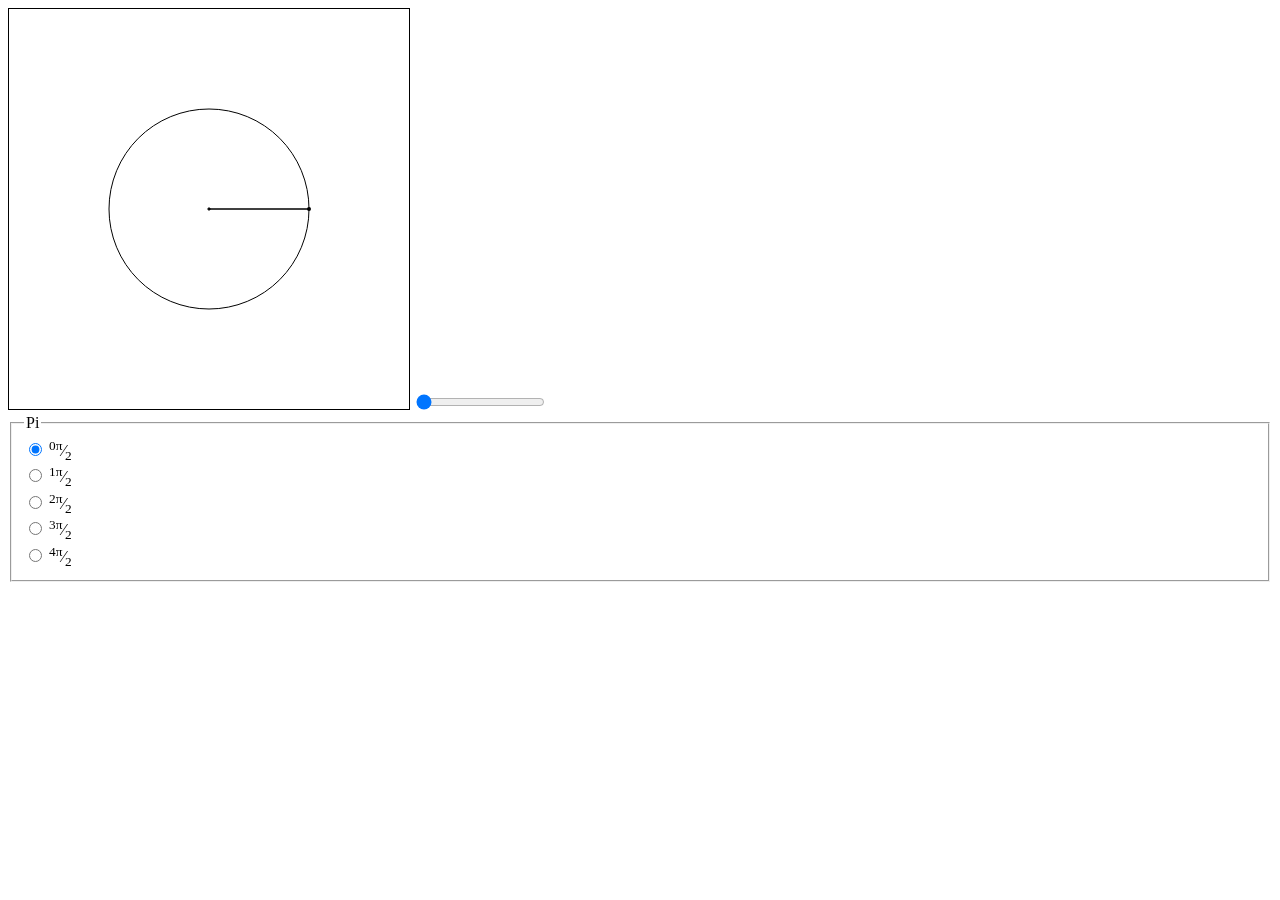
==== index.html @ 1c9dcea1 "Draw adjacent and hypotenuse" ====
<!doctype html>
<html lang="en">
<head>
    <meta charset="UTF-8">
    <meta name="viewport"
          content="width=device-width, user-scalable=no, initial-scale=1.0, maximum-scale=1.0, minimum-scale=1.0">
    <meta http-equiv="X-UA-Compatible" content="ie=edge">
    <title>Document</title>
    <link rel="stylesheet" href="index.css">
</head>
<body>
    <canvas width='400px' height='400px' id="canvas"></canvas>
    <input type="range" id="angle" name="angle" min="0" max="6.28" value="0" step="0.01">
    <fieldset>
        <legend>Pi</legend>
        <div>
            <input type="radio" name="format" id="txt" value="txt" checked>
            <label for="csv"><sup>0π</sup>&frasl;<sub>2</sub></label>
        </div>
        <div>
            <input type="radio" name="format" id="csv" value="csv">
            <label for="csv"><sup>1π</sup>&frasl;<sub>2</sub></label>
        </div>
        <div>
            <input type="radio" name="format" id="csv" value="csv">
            <label for="csv"><sup>2π</sup>&frasl;<sub>2</sub></label>
        </div>
        <div>
            <input type="radio" name="format" id="csv" value="csv">
            <label for="csv"><sup>3π</sup>&frasl;<sub>2</sub></label>
        </div>
        <div>
            <input type="radio" name="format" id="csv" value="csv">
            <label for="csv"><sup>4π</sup>&frasl;<sub>2</sub></label>
        </div>
    </fieldset>
    <script src="index.js"></script>
</body>
</html>
---- index.css ----
canvas {
    border: 1px solid black;
}
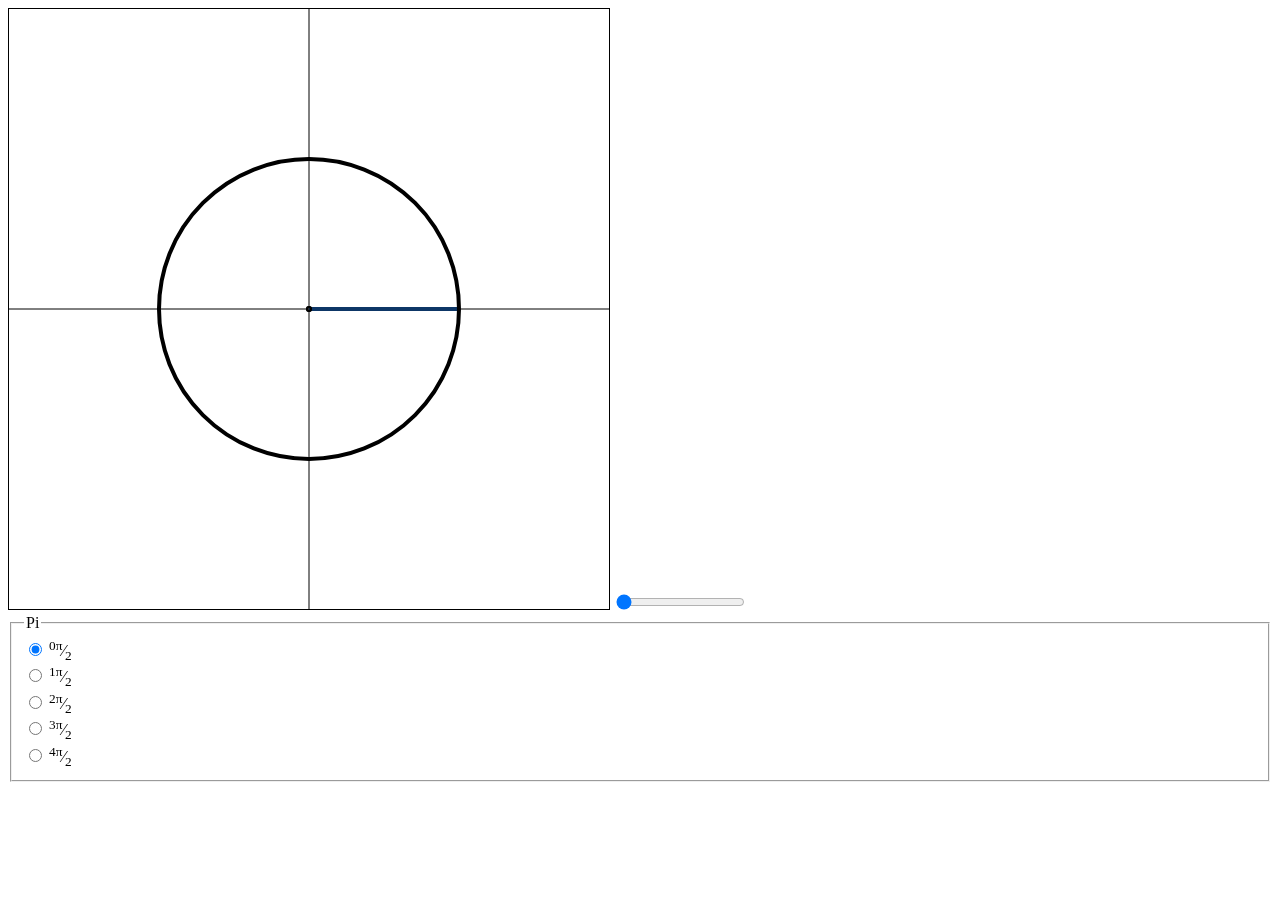
==== commit ed65b187: "Thinner plane and blue sin,cos" ====
--- a/index.html
+++ b/index.html
@@ -9,7 +9,7 @@
     <link rel="stylesheet" href="index.css">
 </head>
 <body>
-    <canvas width='400px' height='400px' id="canvas"></canvas>
+    <canvas width='600px' height='600px' id="canvas"></canvas>
     <input type="range" id="angle" name="angle" min="0" max="6.28" value="0" step="0.01">
     <fieldset>
         <legend>Pi</legend>
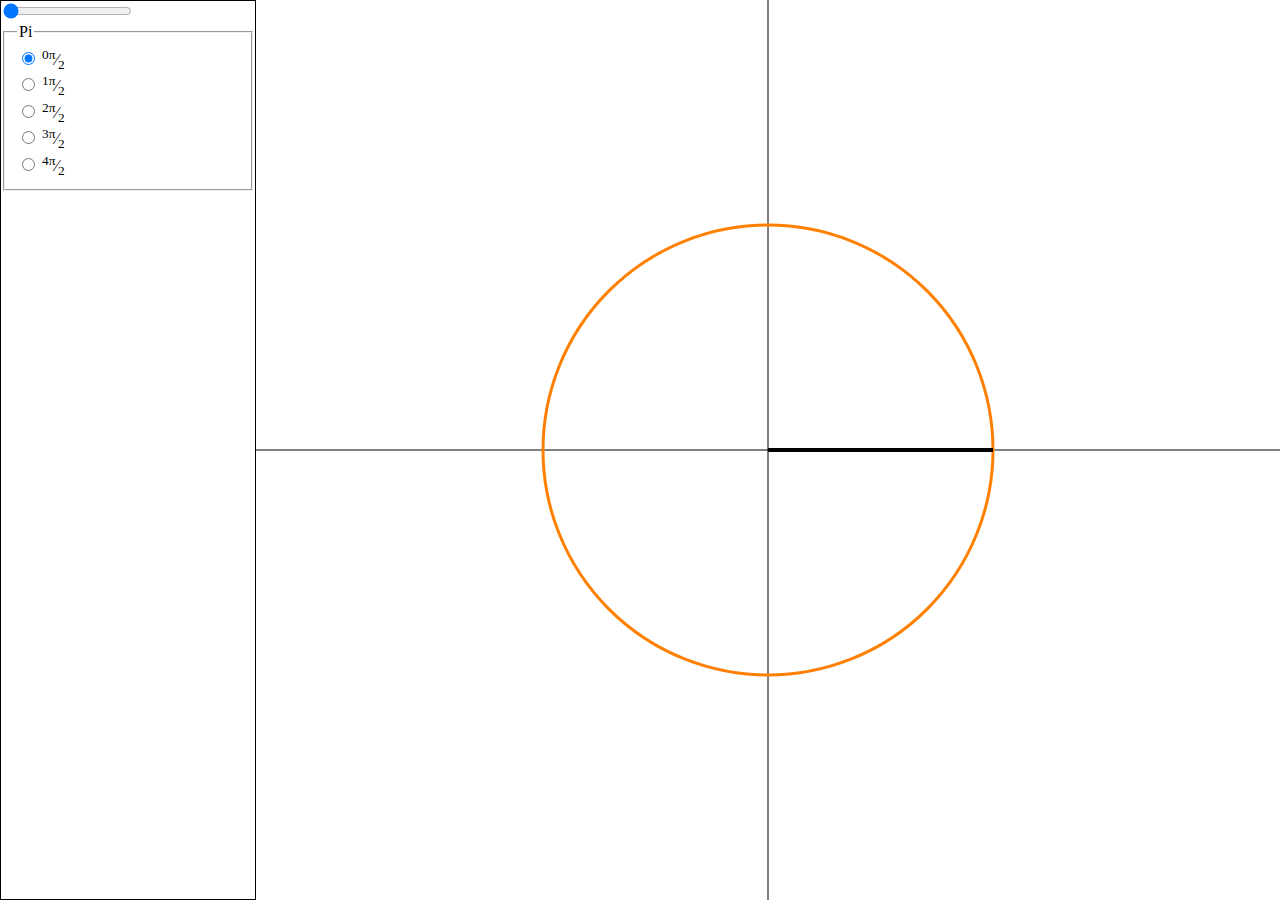
==== commit 3bae0349: "Add sidemenu" ====
--- a/index.html
+++ b/index.html
@@ -9,7 +9,7 @@
     <link rel="stylesheet" href="index.css">
 </head>
 <body>
-    <canvas width='600px' height='600px' id="canvas"></canvas>
+<div id="menu">
     <input type="range" id="angle" name="angle" min="0" max="6.28" value="0" step="0.01">
     <fieldset>
         <legend>Pi</legend>
@@ -34,6 +34,10 @@
             <label for="csv"><sup>4π</sup>&frasl;<sub>2</sub></label>
         </div>
     </fieldset>
-    <script src="index.js"></script>
+</div>
+<div>
+    <canvas id="canvas"></canvas>
+</div>
+<script src="index.js"></script>
 </body>
 </html>
--- a/index.css
+++ b/index.css
@@ -1,3 +1,19 @@
-canvas {
+html, body {
+    margin: 0;
+    padding: 0;
+}
+
+body {
+    height: 100vh;
+    display: grid;
+    grid-template-columns: 1fr 4fr;
+}
+
+#menu {
     border: 1px solid black;
 }
+
+canvas {
+    display: block;
+}
+
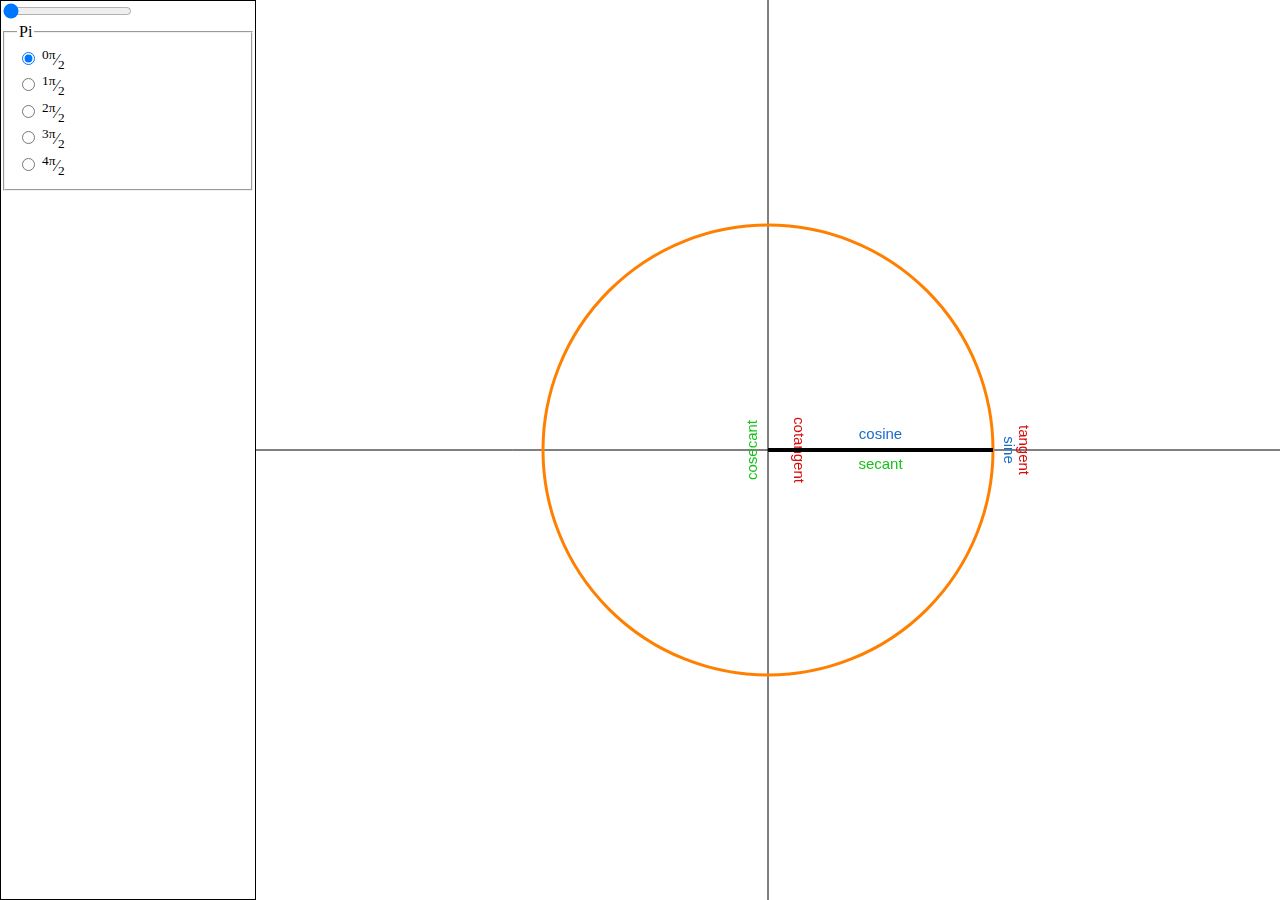
==== commit 9ca11d1a: "Display cotangent text" ====
--- a/index.html
+++ b/index.html
@@ -10,7 +10,7 @@
 </head>
 <body>
 <div id="menu">
-    <input type="range" id="angle" name="angle" min="0" max="6.28" value="0" step="0.01">
+    <input type="range" id="angle" name="angle" min="0" max="12.56" value="0" step="0.01">
     <fieldset>
         <legend>Pi</legend>
         <div>
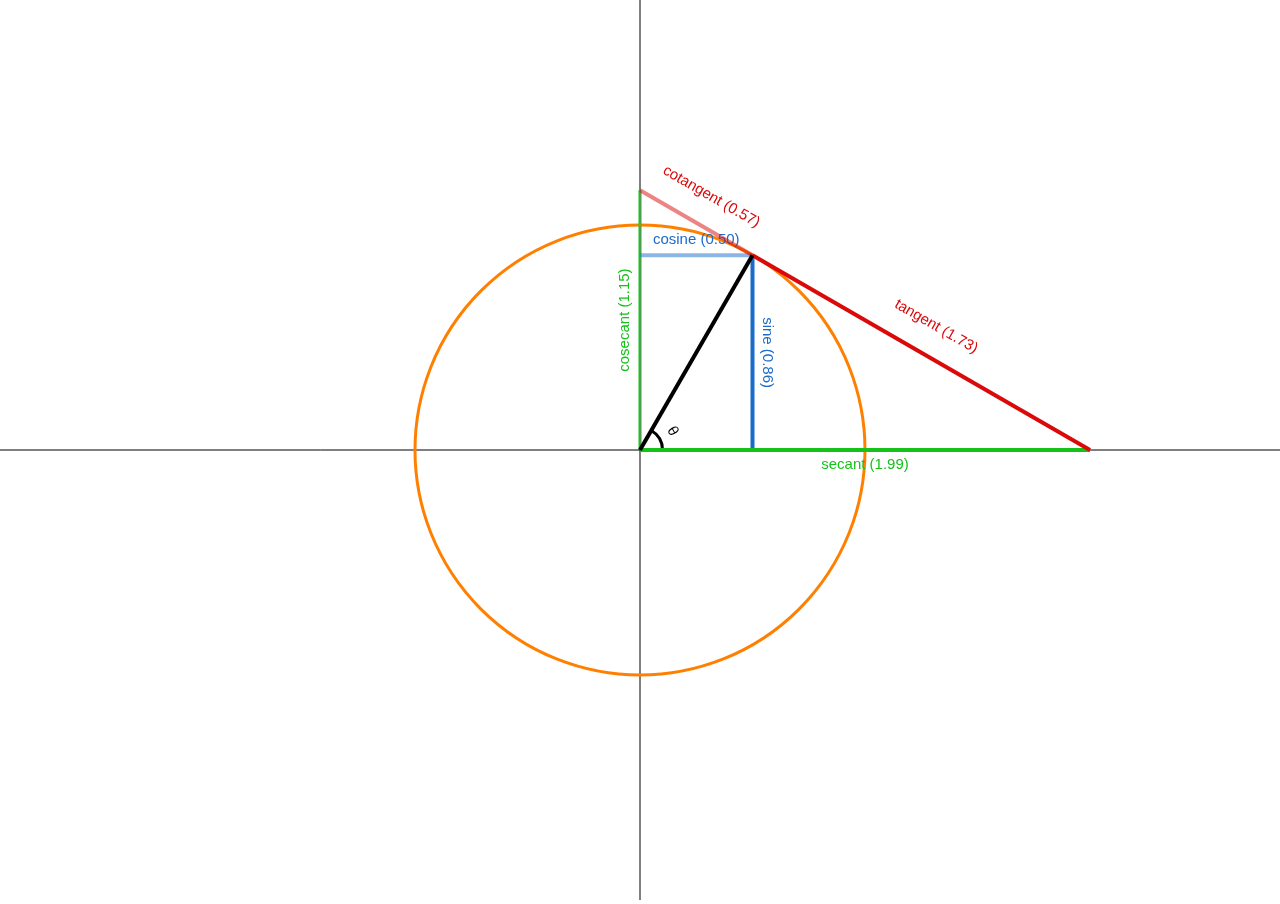
==== commit 96e16397: "Display canvas full width and show cursor pointer when hovering near radius" ====
--- a/index.html
+++ b/index.html
@@ -9,35 +9,7 @@
     <link rel="stylesheet" href="index.css">
 </head>
 <body>
-<div id="menu">
-    <input type="range" id="angle" name="angle" min="0" max="12.56" value="0" step="0.01">
-    <fieldset>
-        <legend>Pi</legend>
-        <div>
-            <input type="radio" name="format" id="txt" value="txt" checked>
-            <label for="csv"><sup>0π</sup>&frasl;<sub>2</sub></label>
-        </div>
-        <div>
-            <input type="radio" name="format" id="csv" value="csv">
-            <label for="csv"><sup>1π</sup>&frasl;<sub>2</sub></label>
-        </div>
-        <div>
-            <input type="radio" name="format" id="csv" value="csv">
-            <label for="csv"><sup>2π</sup>&frasl;<sub>2</sub></label>
-        </div>
-        <div>
-            <input type="radio" name="format" id="csv" value="csv">
-            <label for="csv"><sup>3π</sup>&frasl;<sub>2</sub></label>
-        </div>
-        <div>
-            <input type="radio" name="format" id="csv" value="csv">
-            <label for="csv"><sup>4π</sup>&frasl;<sub>2</sub></label>
-        </div>
-    </fieldset>
-</div>
-<div>
-    <canvas id="canvas"></canvas>
-</div>
+<canvas id="canvas"></canvas>
 <script src="index.js"></script>
 </body>
 </html>
--- a/index.css
+++ b/index.css
@@ -5,15 +5,5 @@
 
 body {
     height: 100vh;
-    display: grid;
-    grid-template-columns: 1fr 4fr;
 }
 
-#menu {
-    border: 1px solid black;
-}
-
-canvas {
-    display: block;
-}
-
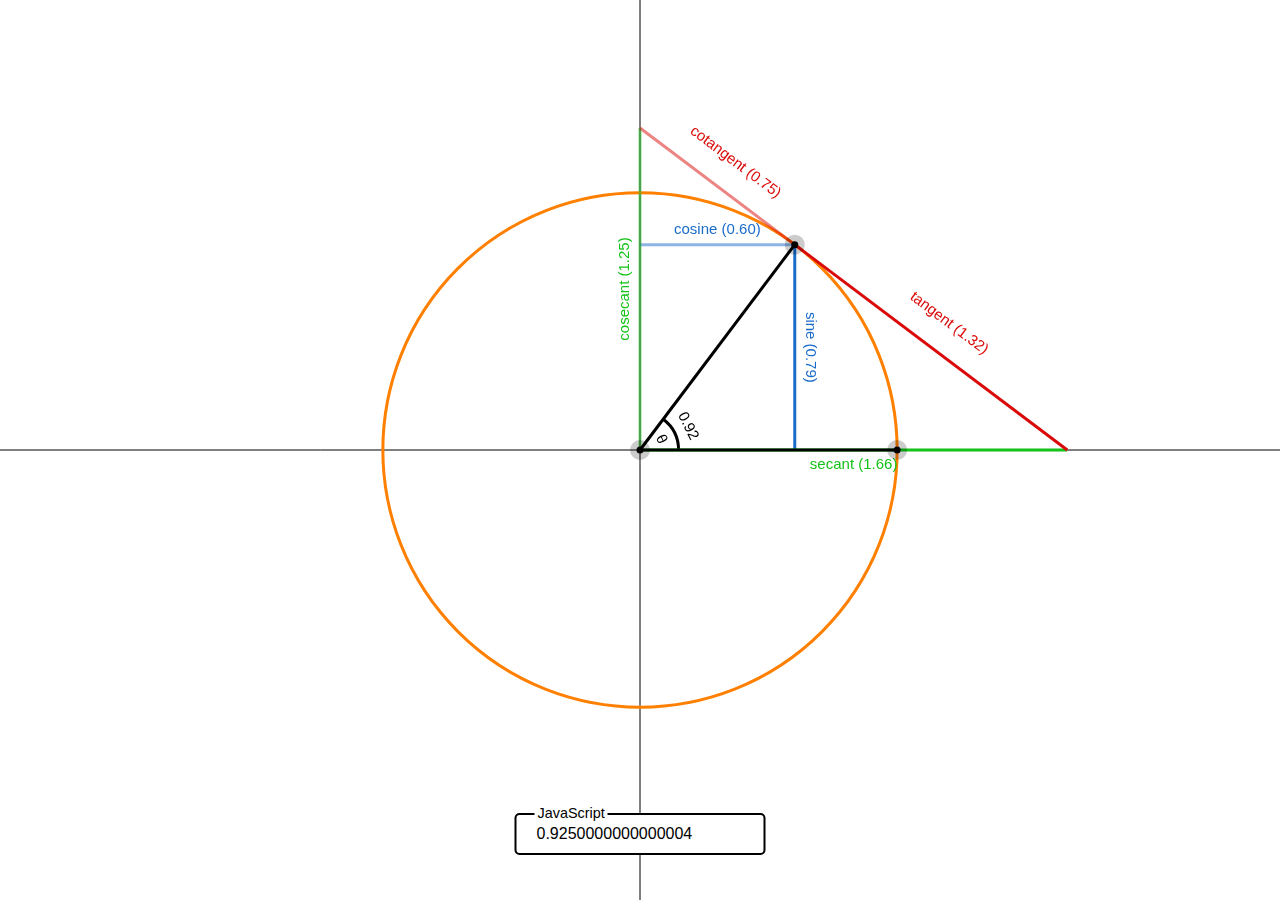
==== commit 033d4b2a: "Add JS input" ====
--- a/index.html
+++ b/index.html
@@ -10,6 +10,15 @@
 </head>
 <body>
 <canvas id="canvas"></canvas>
+
+<form id="angleForm" autocomplete="off">
+    <label>
+        <input type="text" name="angleInput">
+        <span>JavaScript</span>
+    </label>
+</form>
+
 <script src="index.js"></script>
+
 </body>
 </html>
--- a/index.css
+++ b/index.css
@@ -5,5 +5,29 @@
 
 body {
     height: 100vh;
+    font-family: sans-serif;
 }
 
+form#angleForm {
+    position: fixed;
+    left: 50%;
+    transform: translateX(-50%);
+    bottom: 5%;
+}
+
+form#angleForm label span{
+    font-size: 0.9rem;
+    background: white;
+    position: absolute;
+    top: -8px;
+    left: 20px;
+    display: block;
+    padding: 0 3px;
+}
+
+form#angleForm input {
+    padding: 10px 20px;
+    border: 2px solid black;
+    border-radius: 5px;
+    font-size: 1rem;
+}
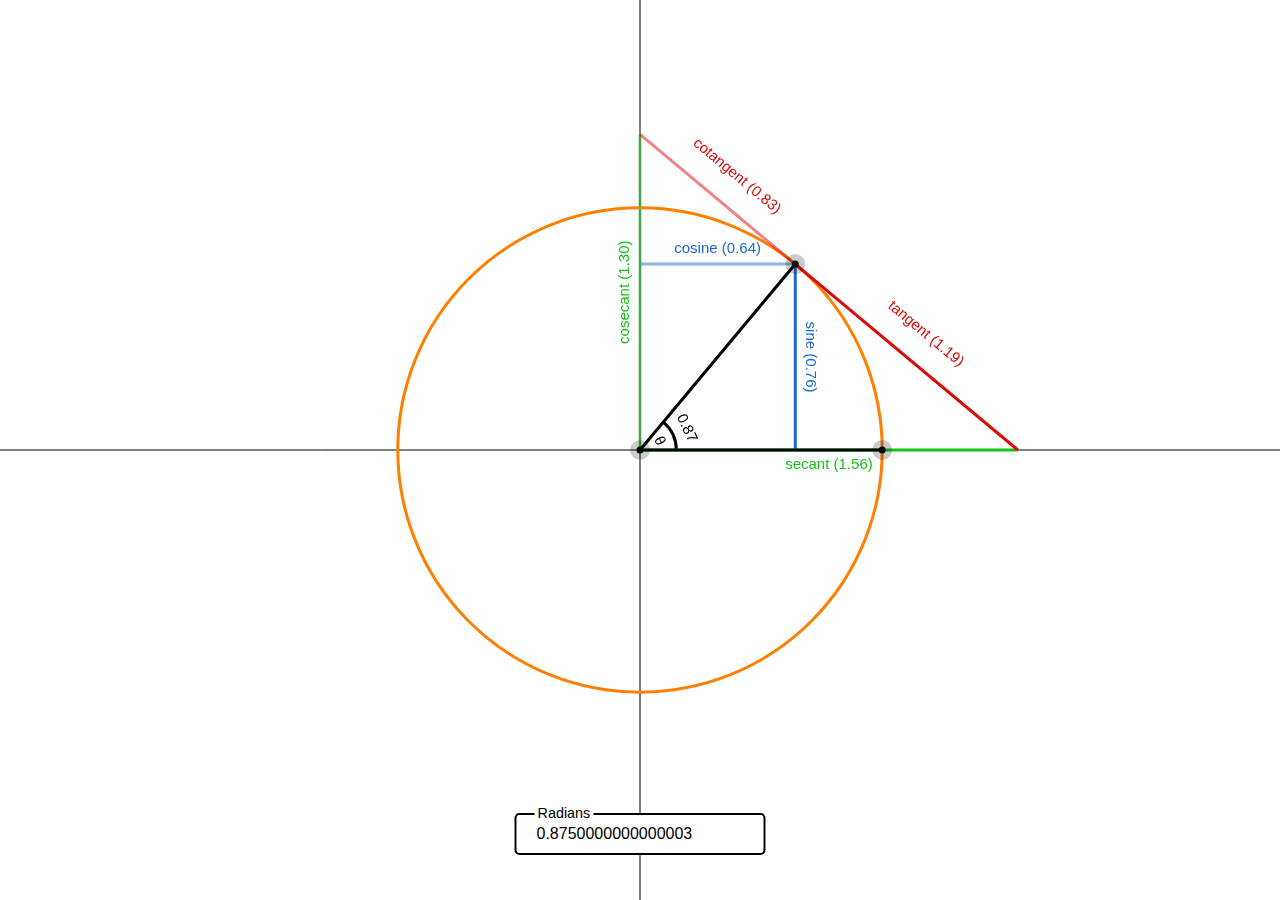
==== commit 2aac81fd: "Change input label to "Radians"" ====
--- a/index.html
+++ b/index.html
@@ -14,7 +14,7 @@
 <form id="angleForm" autocomplete="off">
     <label>
         <input type="text" name="angleInput">
-        <span>JavaScript</span>
+        <span>Radians</span>
     </label>
 </form>
 
--- a/index.css
+++ b/index.css
@@ -6,6 +6,11 @@
 body {
     height: 100vh;
     font-family: sans-serif;
+}
+
+canvas#canvas {
+    /*Safari*/
+    position: absolute;
 }
 
 form#angleForm {
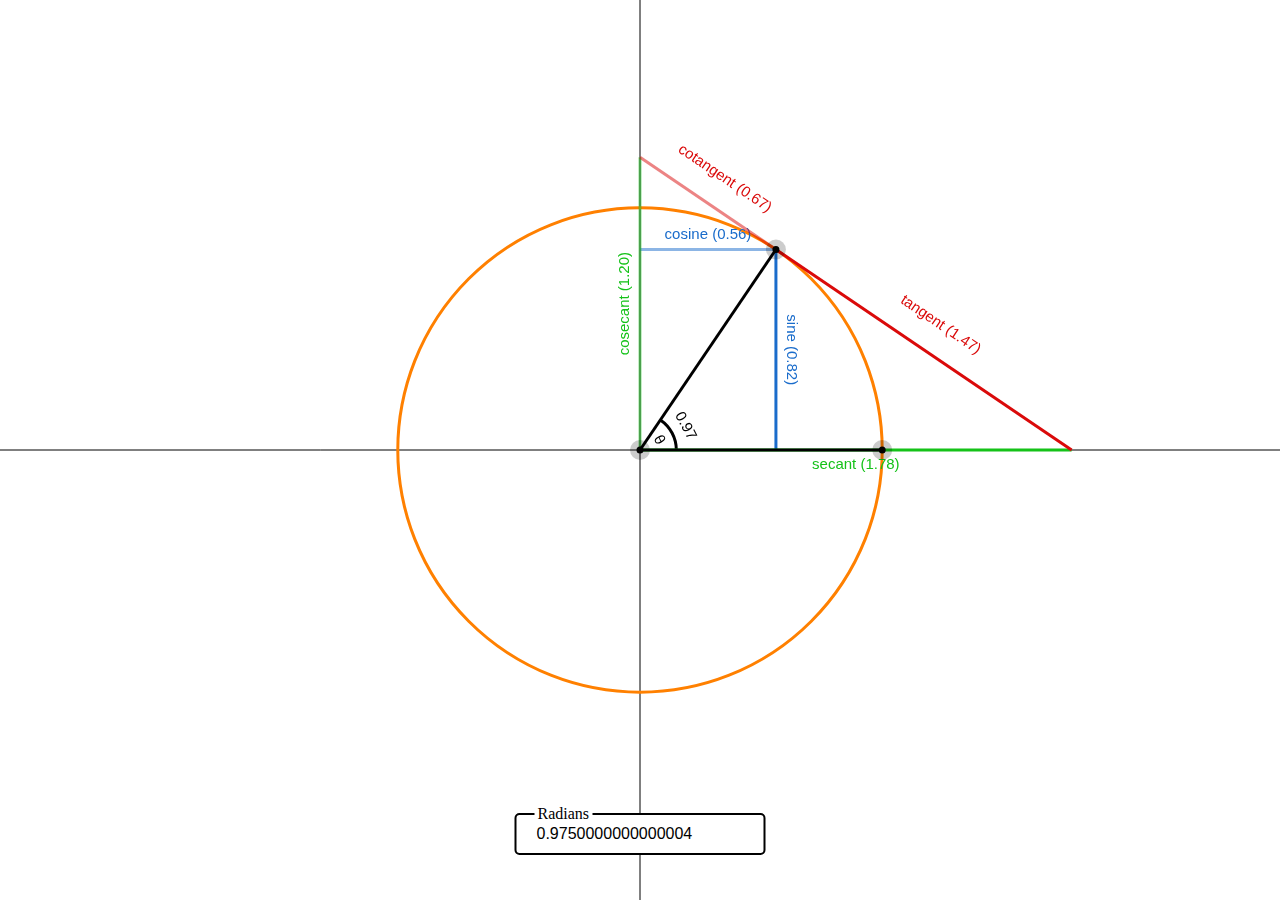
==== commit 708a336d: "Remove optional CSS styles like fonts" ====
--- a/index.html
+++ b/index.html
@@ -13,8 +13,8 @@
 
 <form id="angleForm" autocomplete="off">
     <label>
+        <span>Radians</span>
         <input type="text" name="angleInput">
-        <span>Radians</span>
     </label>
 </form>
 
--- a/index.css
+++ b/index.css
@@ -5,7 +5,6 @@
 
 body {
     height: 100vh;
-    font-family: sans-serif;
 }
 
 canvas#canvas {
@@ -20,13 +19,11 @@
     bottom: 5%;
 }
 
-form#angleForm label span{
-    font-size: 0.9rem;
+form#angleForm label span {
     background: white;
     position: absolute;
     top: -8px;
     left: 20px;
-    display: block;
     padding: 0 3px;
 }
 
